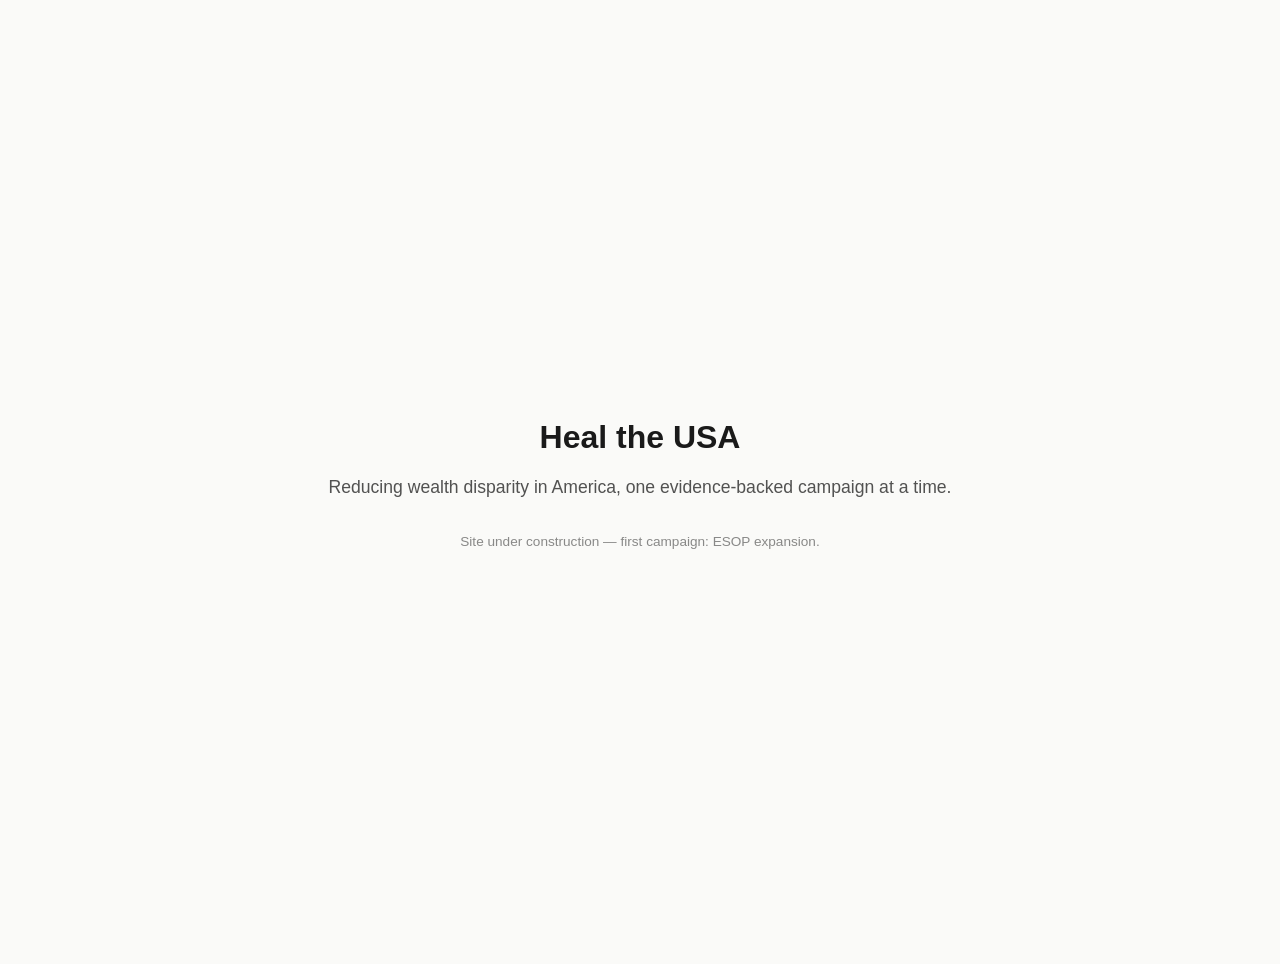
==== index.html @ 4b2f9aae "Initial hello-world placeholder" ====
<!doctype html>
<html lang="en">
<head>
<meta charset="utf-8">
<meta name="viewport" content="width=device-width, initial-scale=1">
<title>Heal the USA</title>
<style>
  :root { color-scheme: light dark; }
  body {
    margin: 0;
    min-height: 100vh;
    display: flex;
    align-items: center;
    justify-content: center;
    background: #fafaf8;
    color: #1a1a1a;
    font-family: -apple-system, BlinkMacSystemFont, "Segoe UI", sans-serif;
    text-align: center;
    padding: 2rem;
  }
  @media (prefers-color-scheme: dark) {
    body { background: #14140f; color: #f2f2ee; }
  }
  main { max-width: 40rem; }
  h1 { font-size: 2rem; margin-bottom: 0.5rem; }
  p { font-size: 1.1rem; opacity: 0.75; line-height: 1.5; }
  .status { margin-top: 2rem; font-size: 0.85rem; opacity: 0.5; }
</style>
</head>
<body>
<main>
  <h1>Heal the USA</h1>
  <p>Reducing wealth disparity in America, one evidence-backed campaign at a time.</p>
  <p class="status">Site under construction — first campaign: ESOP expansion.</p>
</main>
</body>
</html>
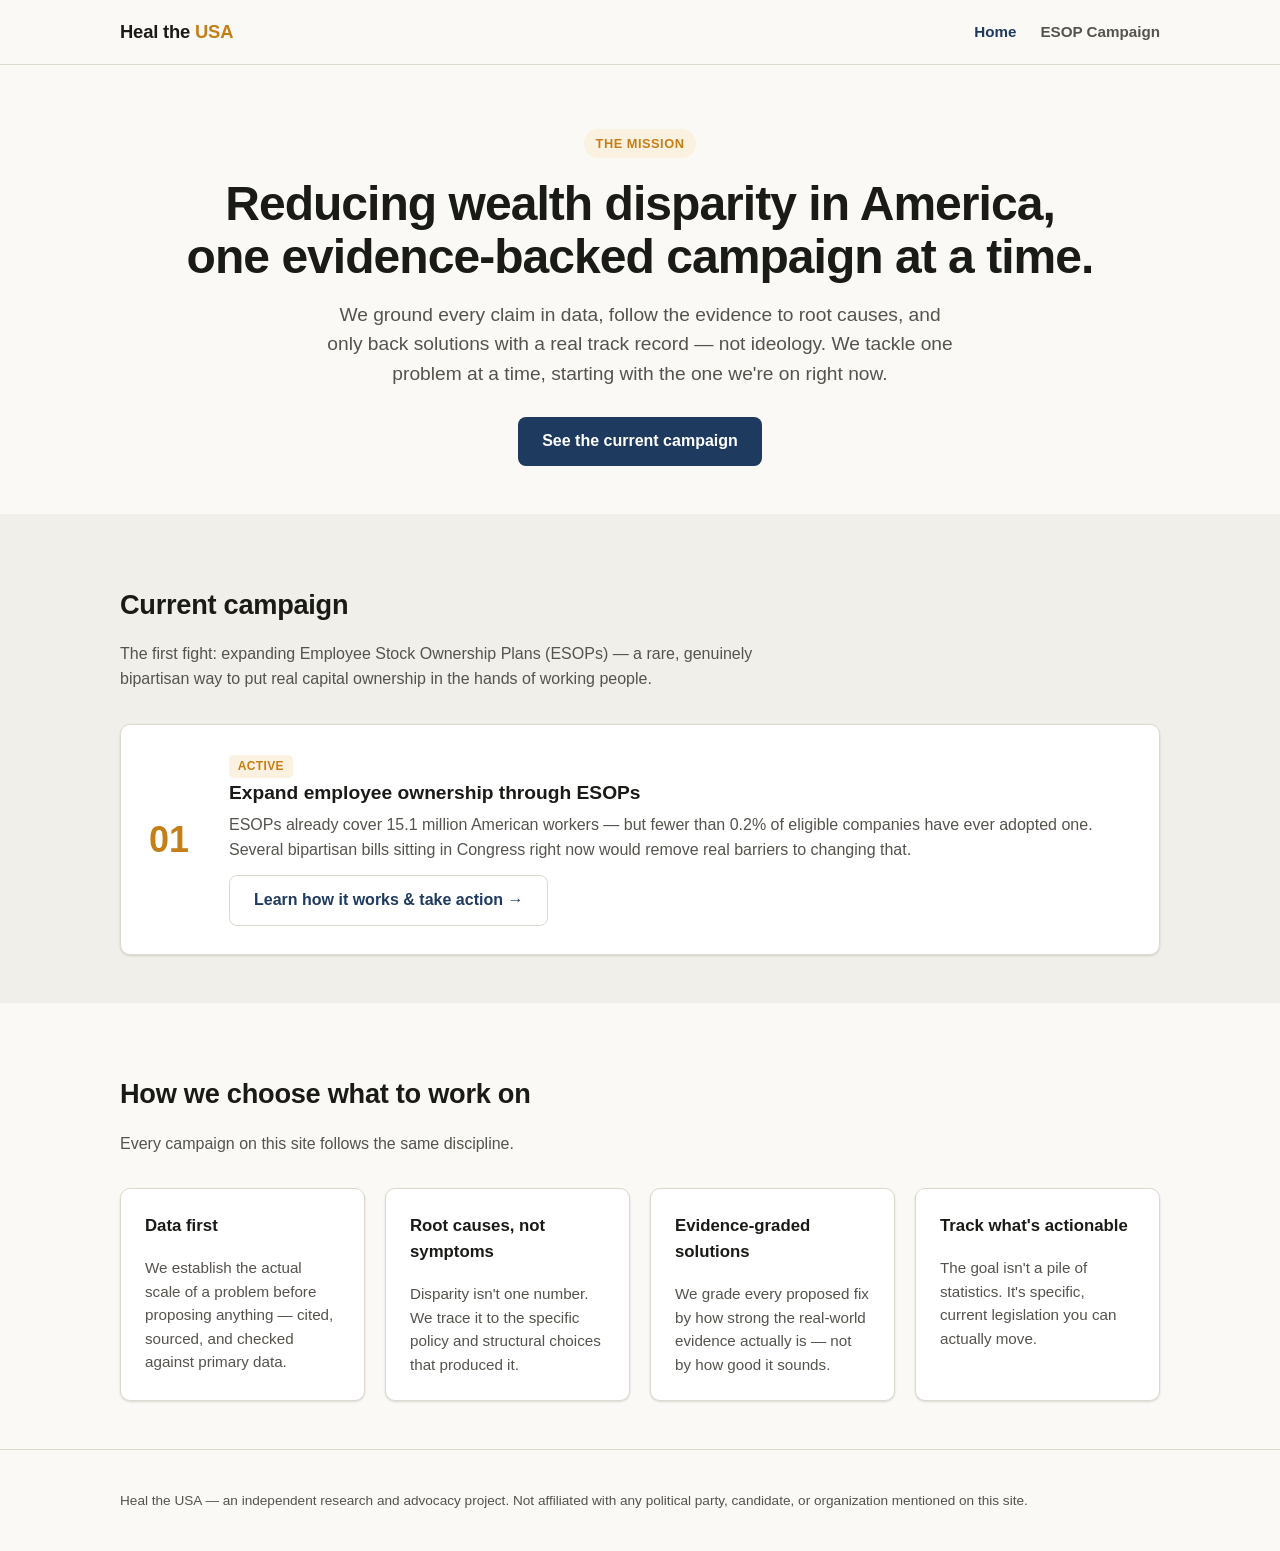
==== commit 047e459e: "Phase 1: real homepage + ESOP campaign explainer page" ====
--- a/index.html
+++ b/index.html
@@ -4,34 +4,84 @@
 <meta charset="utf-8">
 <meta name="viewport" content="width=device-width, initial-scale=1">
 <title>Heal the USA</title>
-<style>
-  :root { color-scheme: light dark; }
-  body {
-    margin: 0;
-    min-height: 100vh;
-    display: flex;
-    align-items: center;
-    justify-content: center;
-    background: #fafaf8;
-    color: #1a1a1a;
-    font-family: -apple-system, BlinkMacSystemFont, "Segoe UI", sans-serif;
-    text-align: center;
-    padding: 2rem;
-  }
-  @media (prefers-color-scheme: dark) {
-    body { background: #14140f; color: #f2f2ee; }
-  }
-  main { max-width: 40rem; }
-  h1 { font-size: 2rem; margin-bottom: 0.5rem; }
-  p { font-size: 1.1rem; opacity: 0.75; line-height: 1.5; }
-  .status { margin-top: 2rem; font-size: 0.85rem; opacity: 0.5; }
-</style>
+<meta name="description" content="Reducing wealth disparity in America, one evidence-backed campaign at a time. First up: expanding employee ownership through ESOPs.">
+<link rel="stylesheet" href="styles.css">
 </head>
 <body>
-<main>
-  <h1>Heal the USA</h1>
-  <p>Reducing wealth disparity in America, one evidence-backed campaign at a time.</p>
-  <p class="status">Site under construction — first campaign: ESOP expansion.</p>
-</main>
+
+<header class="site">
+  <div class="wrap">
+    <a class="brand" href="/">Heal the <span>USA</span></a>
+    <nav class="site">
+      <a href="/" class="active">Home</a>
+      <a href="/esop.html">ESOP Campaign</a>
+    </nav>
+  </div>
+</header>
+
+<section class="hero">
+  <div class="wrap">
+    <span class="pill">The Mission</span>
+    <h1>Reducing wealth disparity in America,<br>one evidence-backed campaign at a time.</h1>
+    <p class="lead">
+      We ground every claim in data, follow the evidence to root causes, and only back
+      solutions with a real track record — not ideology. We tackle one problem at a time,
+      starting with the one we're on right now.
+    </p>
+    <a class="btn" href="/esop.html">See the current campaign</a>
+  </div>
+</section>
+
+<section class="alt">
+  <div class="wrap">
+    <h2>Current campaign</h2>
+    <p class="section-lead">The first fight: expanding Employee Stock Ownership Plans (ESOPs) — a rare, genuinely bipartisan way to put real capital ownership in the hands of working people.</p>
+    <div class="campaign-card">
+      <div class="num">01</div>
+      <div class="body">
+        <span class="status-tag building">Active</span>
+        <h3>Expand employee ownership through ESOPs</h3>
+        <p>
+          ESOPs already cover 15.1 million American workers — but fewer than 0.2% of
+          eligible companies have ever adopted one. Several bipartisan bills sitting in
+          Congress right now would remove real barriers to changing that.
+        </p>
+        <a class="btn secondary" href="/esop.html">Learn how it works &amp; take action &rarr;</a>
+      </div>
+    </div>
+  </div>
+</section>
+
+<section>
+  <div class="wrap">
+    <h2>How we choose what to work on</h2>
+    <p class="section-lead">Every campaign on this site follows the same discipline.</p>
+    <div class="cards">
+      <div class="card">
+        <h3>Data first</h3>
+        <p>We establish the actual scale of a problem before proposing anything — cited, sourced, and checked against primary data.</p>
+      </div>
+      <div class="card">
+        <h3>Root causes, not symptoms</h3>
+        <p>Disparity isn't one number. We trace it to the specific policy and structural choices that produced it.</p>
+      </div>
+      <div class="card">
+        <h3>Evidence-graded solutions</h3>
+        <p>We grade every proposed fix by how strong the real-world evidence actually is — not by how good it sounds.</p>
+      </div>
+      <div class="card">
+        <h3>Track what's actionable</h3>
+        <p>The goal isn't a pile of statistics. It's specific, current legislation you can actually move.</p>
+      </div>
+    </div>
+  </div>
+</section>
+
+<footer class="site">
+  <div class="wrap">
+    Heal the USA — an independent research and advocacy project. Not affiliated with any political party, candidate, or organization mentioned on this site.
+  </div>
+</footer>
+
 </body>
 </html>
--- a/styles.css
+++ b/styles.css
@@ -0,0 +1,235 @@
+:root {
+  color-scheme: light dark;
+  --bg: #faf9f6;
+  --bg-alt: #f0efe9;
+  --text: #1a1a17;
+  --text-dim: #55534c;
+  --border: #ddd9cf;
+  --navy: #1f3a5f;
+  --navy-dim: #3a5a82;
+  --amber: #c47f17;
+  --amber-bg: #fbf1e0;
+  --card: #ffffff;
+  --shadow: 0 1px 3px rgba(0,0,0,0.06), 0 1px 2px rgba(0,0,0,0.08);
+  --radius: 10px;
+  --maxw: 68rem;
+}
+
+@media (prefers-color-scheme: dark) {
+  :root {
+    --bg: #121210;
+    --bg-alt: #1a1a17;
+    --text: #f0efe9;
+    --text-dim: #b3b0a4;
+    --border: #34332c;
+    --navy: #6f9bd1;
+    --navy-dim: #8fb3e0;
+    --amber: #e5a94a;
+    --amber-bg: #2a2116;
+    --card: #1a1a17;
+    --shadow: 0 1px 3px rgba(0,0,0,0.4);
+  }
+}
+
+* { box-sizing: border-box; }
+
+body {
+  margin: 0;
+  background: var(--bg);
+  color: var(--text);
+  font-family: -apple-system, BlinkMacSystemFont, "Segoe UI", Helvetica, Arial, sans-serif;
+  line-height: 1.55;
+}
+
+a { color: var(--navy); text-decoration-color: var(--border); text-underline-offset: 2px; }
+a:hover { color: var(--navy-dim); }
+
+.wrap { max-width: var(--maxw); margin: 0 auto; padding: 0 1.5rem; }
+
+header.site {
+  border-bottom: 1px solid var(--border);
+  padding: 1.1rem 0;
+}
+header.site .wrap { display: flex; align-items: center; justify-content: space-between; gap: 1rem; flex-wrap: wrap; }
+.brand { font-weight: 700; font-size: 1.15rem; text-decoration: none; color: var(--text); letter-spacing: -0.01em; }
+.brand span { color: var(--amber); }
+nav.site a {
+  margin-left: 1.5rem;
+  font-size: 0.95rem;
+  font-weight: 600;
+  text-decoration: none;
+  color: var(--text-dim);
+}
+nav.site a:hover, nav.site a.active { color: var(--navy); }
+nav.site { display: flex; flex-wrap: wrap; }
+
+.hero {
+  padding: 4rem 0 3rem;
+  text-align: center;
+}
+.hero h1 {
+  font-size: clamp(2rem, 5vw, 3rem);
+  line-height: 1.1;
+  margin: 0 0 1rem;
+  letter-spacing: -0.02em;
+}
+.hero p.lead {
+  font-size: 1.2rem;
+  color: var(--text-dim);
+  max-width: 40rem;
+  margin: 0 auto 1.75rem;
+}
+.pill {
+  display: inline-block;
+  background: var(--amber-bg);
+  color: var(--amber);
+  font-weight: 700;
+  font-size: 0.8rem;
+  letter-spacing: 0.04em;
+  text-transform: uppercase;
+  padding: 0.3rem 0.75rem;
+  border-radius: 999px;
+  margin-bottom: 1.25rem;
+}
+
+.btn {
+  display: inline-block;
+  background: var(--navy);
+  color: #fff;
+  font-weight: 700;
+  padding: 0.75rem 1.5rem;
+  border-radius: 8px;
+  text-decoration: none;
+  font-size: 1rem;
+}
+.btn:hover { background: var(--navy-dim); color: #fff; }
+.btn.secondary {
+  background: transparent;
+  color: var(--navy);
+  border: 1.5px solid var(--border);
+}
+.btn.secondary:hover { border-color: var(--navy); }
+
+section { padding: 3rem 0; }
+section.alt { background: var(--bg-alt); }
+section h2 {
+  font-size: 1.7rem;
+  letter-spacing: -0.01em;
+  margin-bottom: 0.5rem;
+}
+section p.section-lead {
+  color: var(--text-dim);
+  max-width: 40rem;
+  margin-bottom: 2rem;
+}
+
+.cards {
+  display: grid;
+  grid-template-columns: repeat(auto-fit, minmax(15rem, 1fr));
+  gap: 1.25rem;
+}
+.card {
+  background: var(--card);
+  border: 1px solid var(--border);
+  border-radius: var(--radius);
+  padding: 1.5rem;
+  box-shadow: var(--shadow);
+}
+.card h3 { margin-top: 0; font-size: 1.05rem; }
+.card p { color: var(--text-dim); font-size: 0.95rem; margin-bottom: 0; }
+
+.campaign-card {
+  display: flex;
+  gap: 1.5rem;
+  align-items: center;
+  background: var(--card);
+  border: 1px solid var(--border);
+  border-radius: var(--radius);
+  padding: 1.75rem;
+  box-shadow: var(--shadow);
+  flex-wrap: wrap;
+}
+.campaign-card .num {
+  font-size: 2.25rem;
+  font-weight: 800;
+  color: var(--amber);
+  min-width: 3.5rem;
+}
+.campaign-card .body { flex: 1; min-width: 14rem; }
+.campaign-card h3 { margin: 0 0 0.35rem; font-size: 1.2rem; }
+.campaign-card p { color: var(--text-dim); margin: 0 0 0.75rem; }
+
+.progress-block { margin: 1.5rem 0; }
+.progress-block .label {
+  display: flex;
+  justify-content: space-between;
+  font-size: 0.9rem;
+  font-weight: 600;
+  margin-bottom: 0.4rem;
+}
+.progress-block .label .figure { color: var(--amber); font-weight: 800; }
+.progress-track {
+  background: var(--bg-alt);
+  border: 1px solid var(--border);
+  border-radius: 999px;
+  height: 0.9rem;
+  overflow: hidden;
+}
+.progress-fill {
+  background: linear-gradient(90deg, var(--navy), var(--navy-dim));
+  height: 100%;
+  border-radius: 999px;
+  min-width: 4px;
+}
+.progress-note { font-size: 0.85rem; color: var(--text-dim); margin-top: 0.4rem; }
+
+.steps { counter-reset: step; list-style: none; padding: 0; margin: 0; }
+.steps li {
+  counter-increment: step;
+  position: relative;
+  padding-left: 3rem;
+  margin-bottom: 1.5rem;
+}
+.steps li::before {
+  content: counter(step);
+  position: absolute;
+  left: 0; top: 0;
+  width: 2.1rem; height: 2.1rem;
+  background: var(--navy);
+  color: #fff;
+  border-radius: 50%;
+  display: flex; align-items: center; justify-content: center;
+  font-weight: 700;
+  font-size: 0.95rem;
+}
+.steps h3 { margin: 0 0 0.25rem; font-size: 1.05rem; }
+.steps p { margin: 0; color: var(--text-dim); font-size: 0.95rem; }
+
+.note-box {
+  background: var(--amber-bg);
+  border: 1px solid var(--amber);
+  border-radius: var(--radius);
+  padding: 1.1rem 1.4rem;
+  font-size: 0.92rem;
+  color: var(--text);
+}
+.note-box strong { color: var(--amber); }
+
+footer.site {
+  border-top: 1px solid var(--border);
+  padding: 2.5rem 0;
+  color: var(--text-dim);
+  font-size: 0.85rem;
+}
+footer.site a { color: var(--text-dim); }
+
+.status-tag {
+  display: inline-block;
+  font-size: 0.75rem;
+  font-weight: 700;
+  padding: 0.15rem 0.55rem;
+  border-radius: 5px;
+  text-transform: uppercase;
+  letter-spacing: 0.03em;
+}
+.status-tag.building { background: var(--amber-bg); color: var(--amber); }
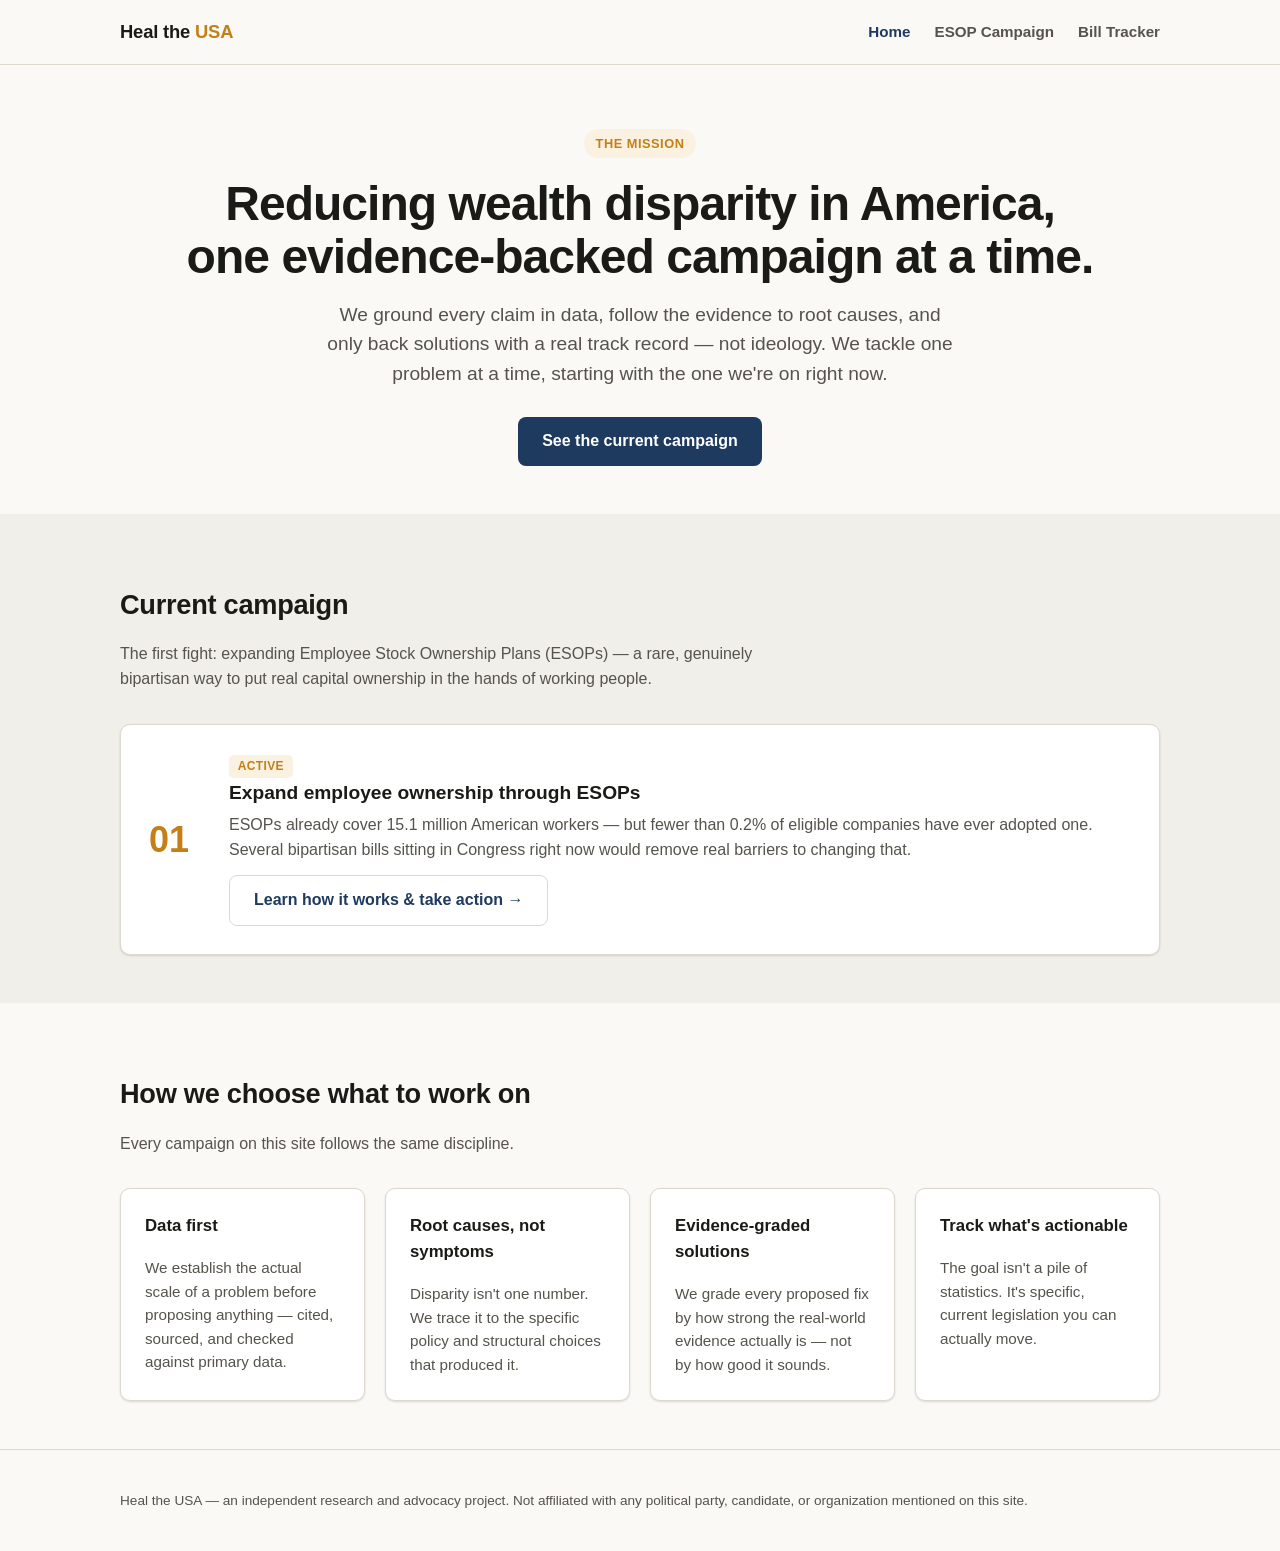
==== commit 7dee7d87: "Phase 2: bill tracker page with per-bill stage indicators and targeted asks" ====
--- a/index.html
+++ b/index.html
@@ -15,6 +15,7 @@
     <nav class="site">
       <a href="/" class="active">Home</a>
       <a href="/esop.html">ESOP Campaign</a>
+      <a href="/bills.html">Bill Tracker</a>
     </nav>
   </div>
 </header>
--- a/styles.css
+++ b/styles.css
@@ -51,7 +51,8 @@
   padding: 1.1rem 0;
 }
 header.site .wrap { display: flex; align-items: center; justify-content: space-between; gap: 1rem; flex-wrap: wrap; }
-.brand { font-weight: 700; font-size: 1.15rem; text-decoration: none; color: var(--text); letter-spacing: -0.01em; }
+.brand { font-weight: 700; font-size: 1.15rem; text-decoration: none; color: var(--text); letter-spacing: -0.01em; transition: opacity 0.15s ease; }
+.brand:hover { opacity: 0.65; }
 .brand span { color: var(--amber); }
 nav.site a {
   margin-left: 1.5rem;
@@ -215,6 +216,50 @@
 }
 .note-box strong { color: var(--amber); }
 
+/* Bill tracker */
+.bill-card {
+  background: var(--card);
+  border: 1px solid var(--border);
+  border-radius: var(--radius);
+  padding: 1.6rem;
+  box-shadow: var(--shadow);
+  margin-bottom: 1.5rem;
+}
+.bill-card .bill-head { display: flex; justify-content: space-between; align-items: baseline; flex-wrap: wrap; gap: 0.5rem; }
+.bill-card .bill-number { font-weight: 800; font-size: 1.15rem; color: var(--navy); }
+.bill-card .bill-title { font-weight: 600; font-size: 0.95rem; color: var(--text-dim); }
+.bill-card .bill-subject { color: var(--text-dim); margin: 0.35rem 0 1rem; font-size: 0.95rem; }
+
+.stage-tracker { display: flex; gap: 4px; margin: 0.75rem 0 0.35rem; }
+.stage-tracker .seg { flex: 1; height: 7px; background: var(--border); border-radius: 4px; }
+.stage-tracker .seg.filled { background: var(--navy); }
+.stage-labels {
+  display: flex; justify-content: space-between;
+  font-size: 0.68rem; color: var(--text-dim); text-transform: uppercase; letter-spacing: 0.02em;
+  margin-bottom: 1.1rem;
+}
+.stage-labels span.current { color: var(--navy); font-weight: 700; }
+
+.contact-tags { display: flex; gap: 0.4rem; flex-wrap: wrap; margin-bottom: 0.85rem; }
+.contact-tag {
+  font-size: 0.72rem; font-weight: 700; text-transform: uppercase; letter-spacing: 0.02em;
+  padding: 0.22rem 0.6rem; border-radius: 5px;
+  background: var(--bg-alt); border: 1px solid var(--border); color: var(--text-dim);
+}
+.contact-tag.senate { color: var(--navy); border-color: var(--navy); }
+.contact-tag.house { color: var(--amber); border-color: var(--amber); }
+
+.ask-box {
+  background: var(--amber-bg);
+  border-left: 3px solid var(--amber);
+  border-radius: 0 6px 6px 0;
+  padding: 0.8rem 1rem;
+  font-size: 0.92rem;
+}
+.ask-box strong { color: var(--amber); }
+
+.bill-meta { font-size: 0.82rem; color: var(--text-dim); margin-top: 0.6rem; }
+
 footer.site {
   border-top: 1px solid var(--border);
   padding: 2.5rem 0;
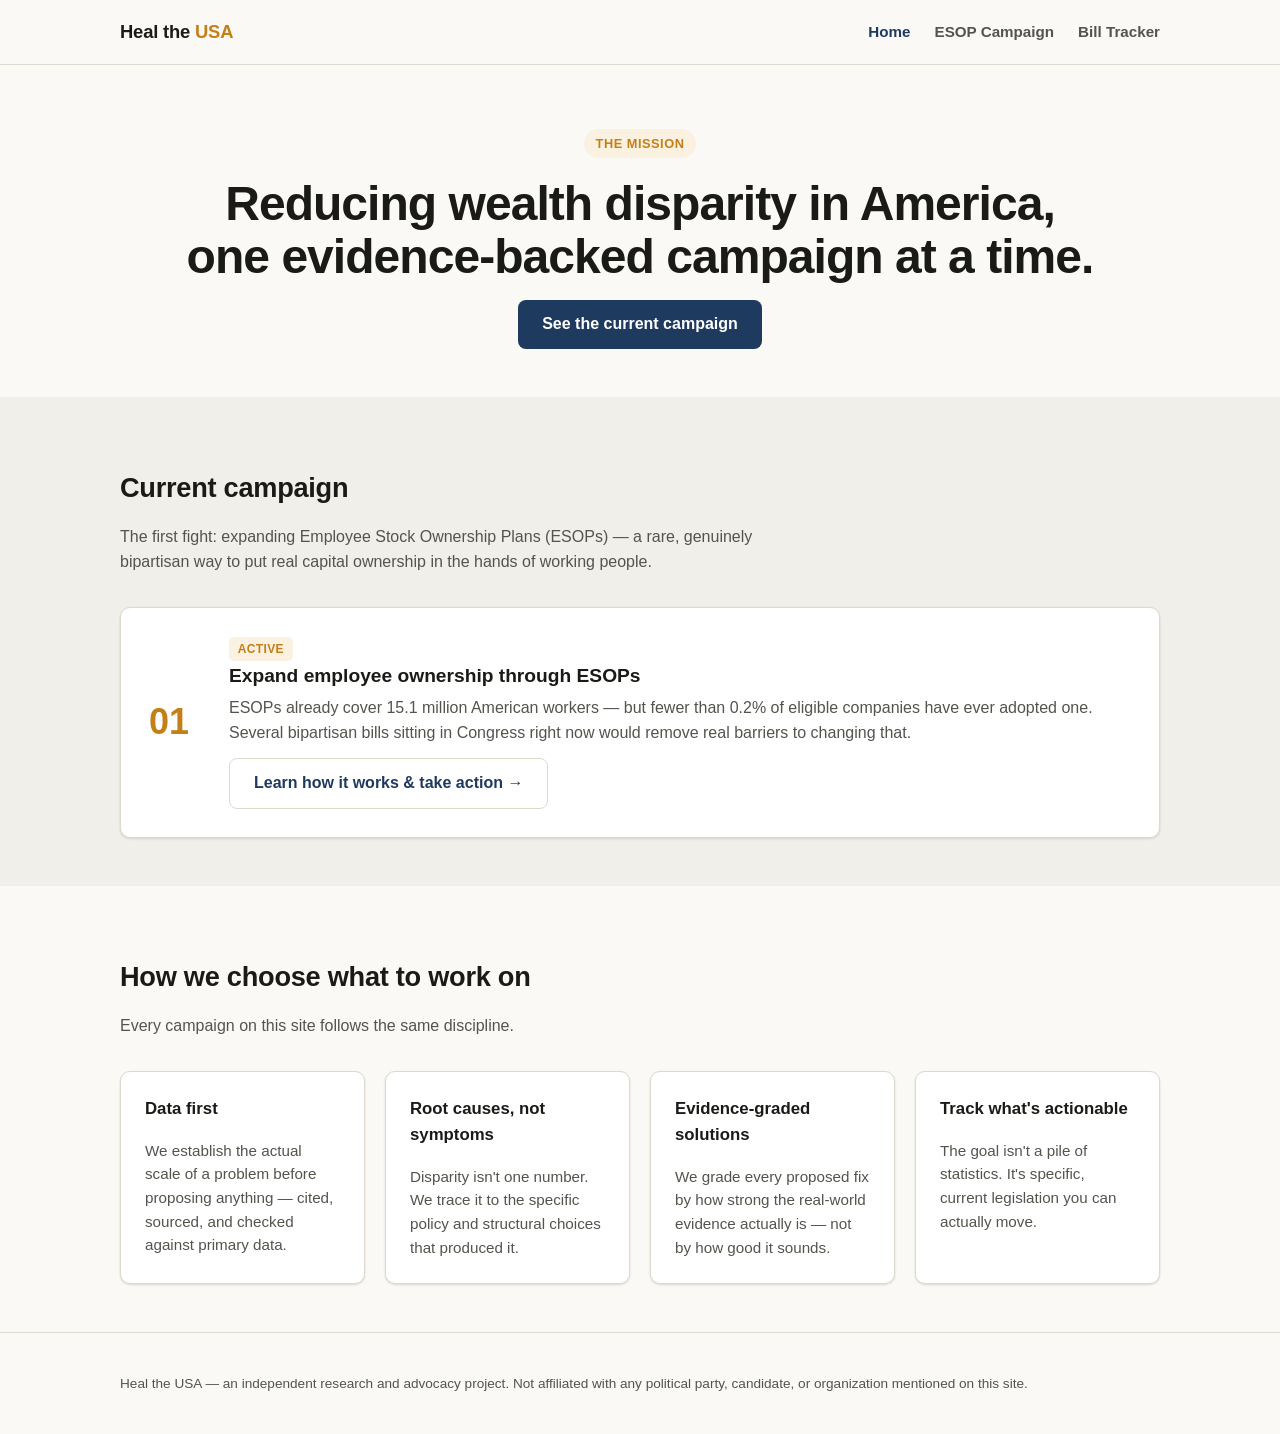
==== commit 0b2c8f77: "Remove lead paragraph from homepage hero" ====
--- a/index.html
+++ b/index.html
@@ -14,8 +14,8 @@
     <a class="brand" href="/">Heal the <span>USA</span></a>
     <nav class="site">
       <a href="/" class="active">Home</a>
-      <a href="/esop.html">ESOP Campaign</a>
-      <a href="/bills.html">Bill Tracker</a>
+      <a href="/esop">ESOP Campaign</a>
+      <a href="/bills">Bill Tracker</a>
     </nav>
   </div>
 </header>
@@ -24,12 +24,7 @@
   <div class="wrap">
     <span class="pill">The Mission</span>
     <h1>Reducing wealth disparity in America,<br>one evidence-backed campaign at a time.</h1>
-    <p class="lead">
-      We ground every claim in data, follow the evidence to root causes, and only back
-      solutions with a real track record — not ideology. We tackle one problem at a time,
-      starting with the one we're on right now.
-    </p>
-    <a class="btn" href="/esop.html">See the current campaign</a>
+    <a class="btn" href="/esop">See the current campaign</a>
   </div>
 </section>
 
@@ -47,7 +42,7 @@
           eligible companies have ever adopted one. Several bipartisan bills sitting in
           Congress right now would remove real barriers to changing that.
         </p>
-        <a class="btn secondary" href="/esop.html">Learn how it works &amp; take action &rarr;</a>
+        <a class="btn secondary" href="/esop">Learn how it works &amp; take action &rarr;</a>
       </div>
     </div>
   </div>
--- a/styles.css
+++ b/styles.css
@@ -110,6 +110,11 @@
   border: 1.5px solid var(--border);
 }
 .btn.secondary:hover { border-color: var(--navy); }
+.generate-btn.active {
+  background: var(--navy);
+  color: #fff;
+  border-color: var(--navy);
+}
 
 section { padding: 3rem 0; }
 section.alt { background: var(--bg-alt); }
@@ -225,6 +230,22 @@
   box-shadow: var(--shadow);
   margin-bottom: 1.5rem;
 }
+.bill-card.has-leverage {
+  border: 4px solid var(--amber);
+  padding: calc(1.6rem - 3px); /* keep inner content position stable vs. the thicker border */
+}
+.card-leverage-note {
+  margin-top: 1rem;
+  padding-top: 0.85rem;
+  border-top: 1px dashed var(--amber);
+}
+.card-leverage-note p {
+  margin: 0 0 0.4rem;
+  font-size: 0.88rem;
+  color: var(--amber);
+  font-weight: 600;
+}
+.card-leverage-note p:last-child { margin-bottom: 0; }
 .bill-card .bill-head { display: flex; justify-content: space-between; align-items: baseline; flex-wrap: wrap; gap: 0.5rem; }
 .bill-card .bill-number { font-weight: 800; font-size: 1.15rem; color: var(--navy); }
 .bill-card .bill-title { font-weight: 600; font-size: 0.95rem; color: var(--text-dim); }
@@ -260,6 +281,153 @@
 
 .bill-meta { font-size: 0.82rem; color: var(--text-dim); margin-top: 0.6rem; }
 
+/* Zip lookup */
+.zip-block { max-width: 32rem; }
+.zip-block label { display: block; font-weight: 700; margin-bottom: 0.6rem; }
+.zip-row { display: flex; gap: 0.6rem; }
+.zip-row input {
+  flex: 1;
+  font-size: 1rem;
+  padding: 0.65rem 0.9rem;
+  border: 1.5px solid var(--border);
+  border-radius: 8px;
+  background: var(--card);
+  color: var(--text);
+}
+.zip-row input:focus { outline: 2px solid var(--navy); outline-offset: 1px; }
+.zip-row .btn { padding: 0.65rem 1.4rem; white-space: nowrap; }
+.zip-note { font-size: 0.8rem; color: var(--text-dim); margin-top: 0.6rem; }
+.zip-error { color: #b3261e; font-weight: 600; }
+
+.script-builder { max-width: 40rem; margin-top: 2rem; padding-top: 1.5rem; border-top: 1px solid var(--border); }
+.script-builder-actions { display: flex; align-items: center; gap: 1rem; flex-wrap: wrap; margin-top: 0.75rem; }
+.selected-count { font-size: 0.88rem; color: var(--text-dim); font-weight: 600; }
+#script-output { margin-top: 1.25rem; }
+#script-output .person-card { max-width: 26rem; }
+#script-output .person-cards { grid-template-columns: repeat(auto-fit, minmax(18rem, 1fr)); }
+
+.select-all {
+  display: inline-flex;
+  align-items: center;
+  gap: 0.4rem;
+  font-size: 0.85rem;
+  font-weight: 700;
+  color: var(--text-dim);
+  margin-bottom: 1rem;
+  cursor: pointer;
+}
+.bill-select {
+  display: inline-flex;
+  align-items: center;
+  gap: 0.4rem;
+  font-size: 0.85rem;
+  font-weight: 600;
+  color: var(--text-dim);
+  margin-bottom: 0.75rem;
+  cursor: pointer;
+}
+
+/* Collapsible sections */
+details.collapsible {
+  border: 1px solid var(--border);
+  border-radius: var(--radius);
+  margin-bottom: 1.25rem;
+  overflow: hidden;
+  background: var(--card);
+}
+details.collapsible summary {
+  cursor: pointer;
+  padding: 1.1rem 1.5rem;
+  list-style: none;
+  display: flex;
+  align-items: center;
+  justify-content: space-between;
+}
+details.collapsible summary::-webkit-details-marker { display: none; }
+details.collapsible summary h2 { margin: 0; font-size: 1.3rem; }
+details.collapsible summary::after {
+  content: "+";
+  font-size: 1.4rem;
+  color: var(--text-dim);
+  font-weight: 400;
+}
+details.collapsible[open] summary::after { content: "\2212"; }
+details.collapsible > div { padding: 0 1.5rem 1.5rem; }
+details.collapsible .note-box,
+details.collapsible .bill-card { margin: 0 0 1.25rem; }
+details.collapsible .bill-card:last-child { margin-bottom: 0; }
+
+.my-bills-state { font-weight: 700; margin-bottom: 1rem; }
+
+.zip-prompt, .zip-generic-note {
+  font-size: 0.88rem;
+  color: var(--text-dim);
+  font-style: italic;
+  margin: 0.75rem 0 0;
+}
+
+.count-badge { font-size: 0.95rem; font-weight: 400; color: var(--text-dim); }
+
+.person-cards { display: grid; grid-template-columns: repeat(auto-fit, minmax(13rem, 1fr)); gap: 0.75rem; margin-top: 0.85rem; }
+.person-card {
+  background: var(--bg-alt);
+  border: 1px solid var(--border);
+  border-radius: 8px;
+  padding: 0.9rem;
+  display: flex;
+  flex-direction: column;
+  gap: 0.5rem;
+}
+.person-card.has-leverage {
+  border: 4px solid var(--amber);
+  padding: calc(0.9rem - 3px);
+}
+.person-head { display: flex; flex-direction: column; }
+.person-name { font-weight: 700; }
+.person-role { font-size: 0.78rem; color: var(--text-dim); }
+.person-leverage { font-size: 0.8rem; font-weight: 700; color: var(--amber); }
+.person-card .btn { text-align: center; font-size: 0.88rem; padding: 0.55rem 0.9rem; }
+.person-card .call-btn { background: var(--navy); }
+.contact-page-link { font-size: 0.8rem; text-align: center; margin-top: 0.1rem; }
+
+.script-block {
+  background: var(--bg);
+  border: 1px solid var(--border);
+  border-radius: 6px;
+  padding: 0.5rem 0.7rem;
+}
+.script-block summary {
+  cursor: pointer;
+  font-size: 0.82rem;
+  font-weight: 700;
+  list-style: none;
+}
+.script-block summary::-webkit-details-marker { display: none; }
+.script-block summary::before { content: "\25B8  "; }
+.script-block[open] summary::before { content: "\25BE  "; }
+.script-block .script-text {
+  font-size: 0.85rem;
+  line-height: 1.5;
+  color: var(--text-dim);
+  background: var(--bg-alt);
+  border-radius: 6px;
+  padding: 0.7rem 0.8rem;
+  margin: 0.5rem 0;
+  white-space: normal;
+}
+.script-block .copy-btn { width: 100%; font-size: 0.82rem; padding: 0.4rem 0.7rem; }
+
+.leverage-section {
+  background: var(--amber-bg);
+  border: 2px solid var(--amber);
+  border-radius: var(--radius);
+  padding: 1.2rem 1.4rem;
+  margin-bottom: 1.5rem;
+}
+.leverage-section h3 { margin: 0 0 0.5rem; color: var(--amber); }
+.leverage-section p { margin: 0 0 0.75rem; font-size: 0.9rem; color: var(--text-dim); }
+.leverage-section a { color: var(--navy); font-weight: 700; }
+
 footer.site {
   border-top: 1px solid var(--border);
   padding: 2.5rem 0;
